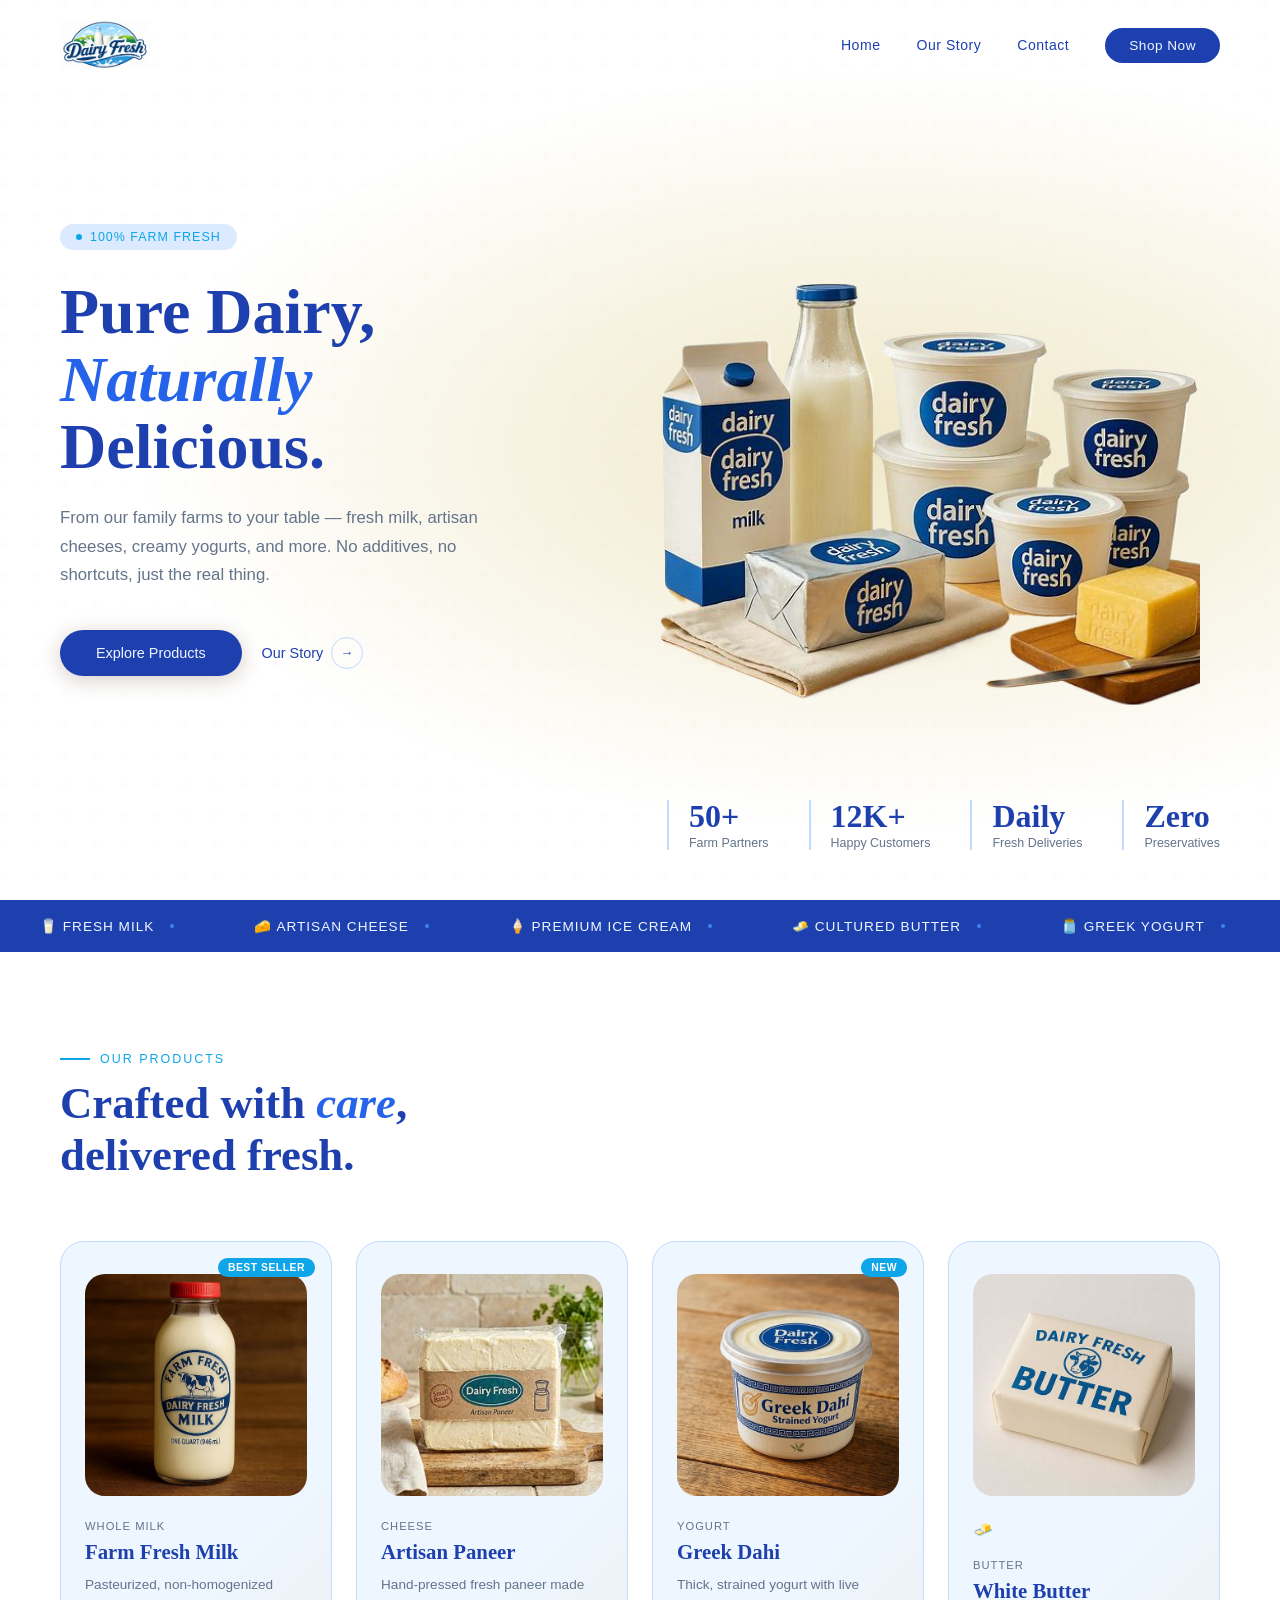
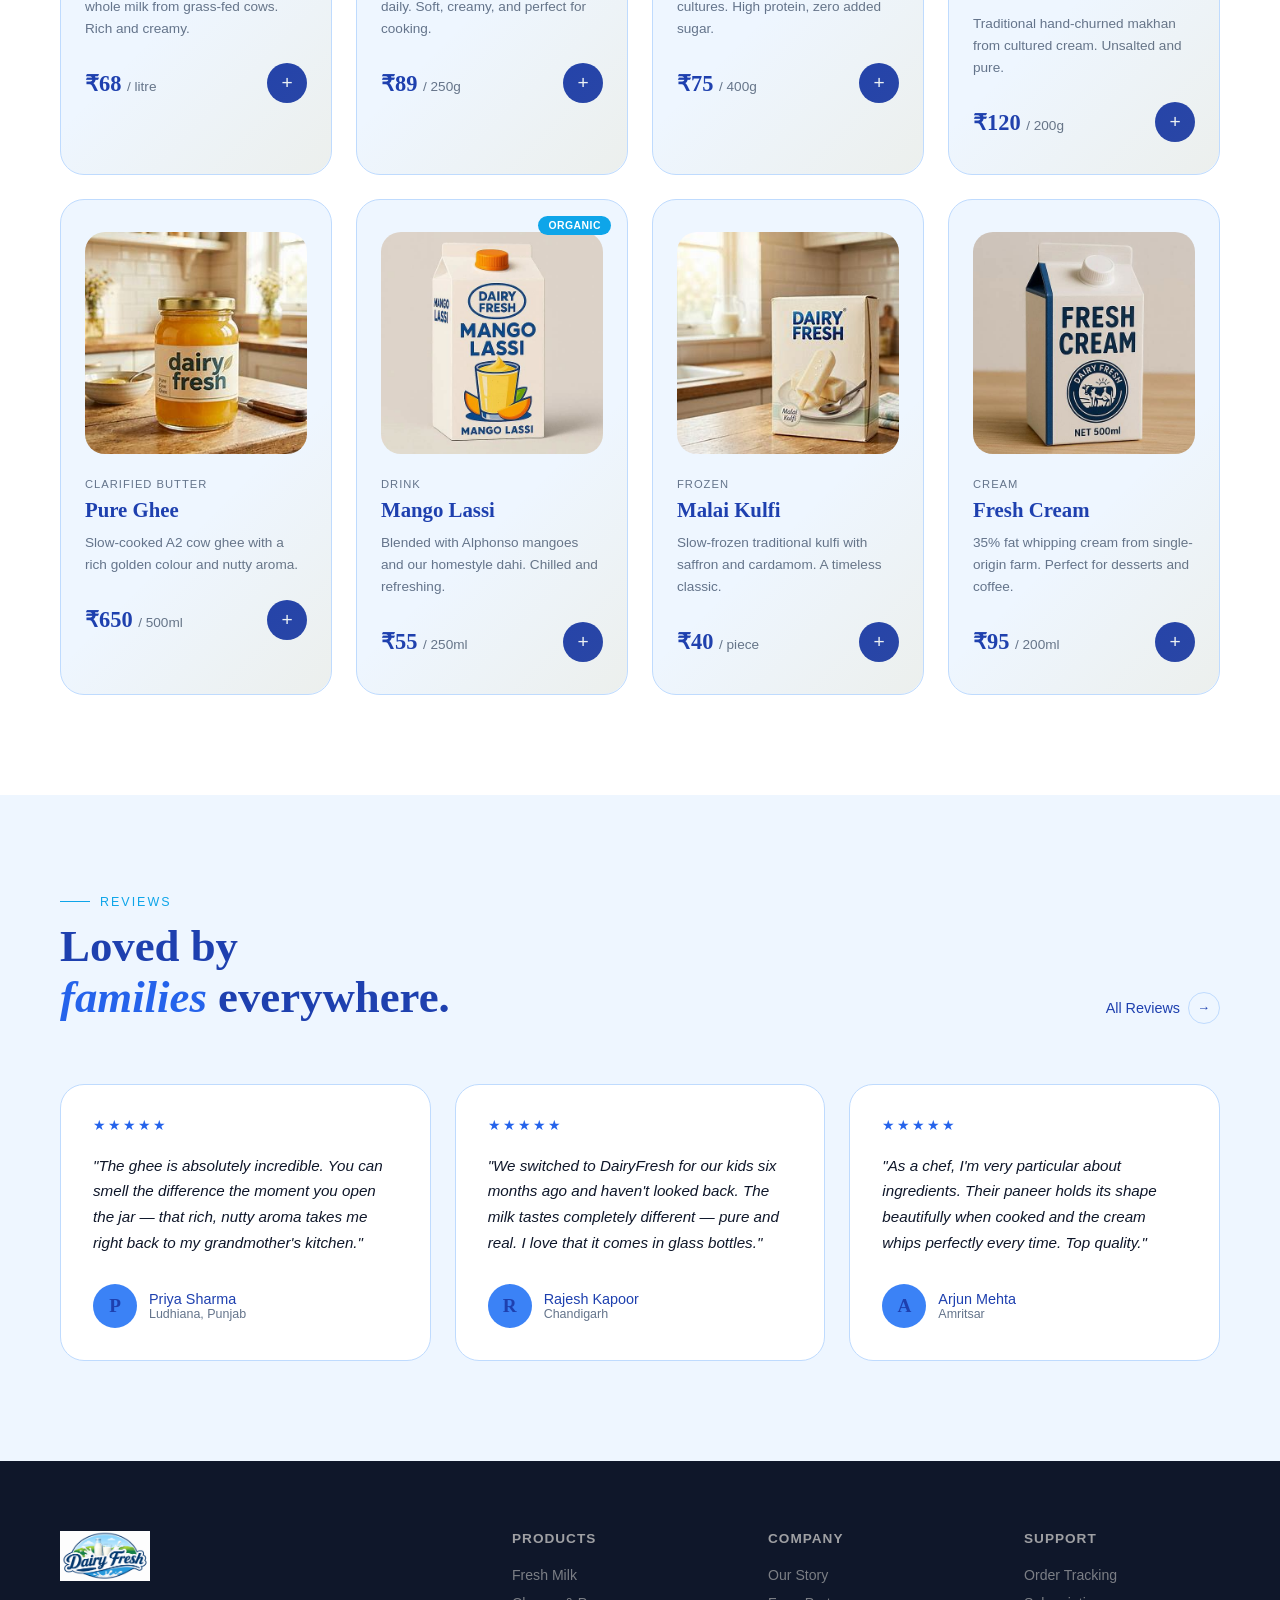
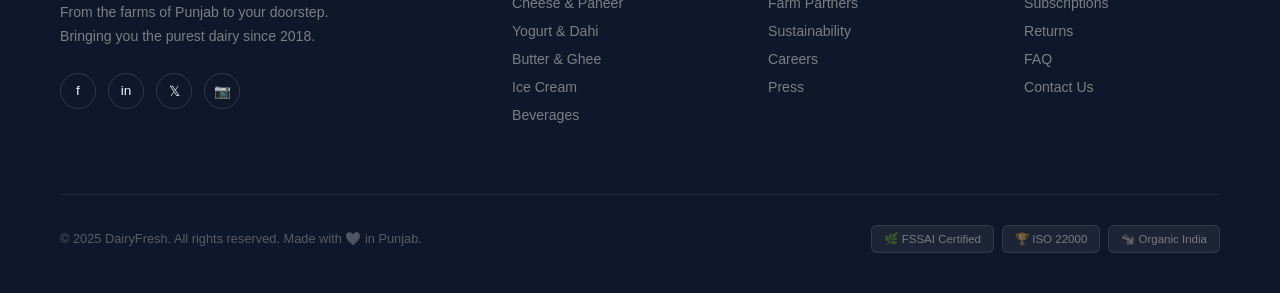
==== index.html @ 56e236b6 "Add files via upload" ====
<!DOCTYPE html>
<html lang="en">
<head>
<meta charset="UTF-8">
<meta name="viewport" content="width=device-width, initial-scale=1.0">
<title>DairyFresh — Farm to Table</title>
<link rel="preconnect" href="https://fonts.googleapis.com">
<link rel="stylesheet" href="style.css">
</head>
<body>



<!-- NAV -->
 <header class="navbar">
<nav id="nav">
       <a href="/index.html" class="logo">
    <div class="logo-icon">
      <img src="product pics/ChatGPT Image Jun 5, 2026, 11_29_24 AM.png" alt="">
    </div>
  </a>
  <ul>
    <li><a href="/index.html">Home</a></li>
    <li><a href="/about.html">Our Story</a></li>
    <li><a href="/contact.html">Contact</a></li>
    <li><a href="#products" class="nav-cta">Shop Now</a></li>
  </ul>
  <button class="hamburger" aria-label="Menu" onclick="showMenu()">
    <span></span><span></span><span></span>
  </button>
</nav>
</header>
<!-- HERO -->
<section class="hero">
  <div class="hero-bg"></div>
  <div class="hero-texture"></div>
  <div class="hero-left">
    <div class="hero-tag"><span></span> 100% Farm Fresh</div>
    <h1>Pure Dairy,<br><em>Naturally</em><br>Delicious.</h1>
    <p class="hero-desc">From our family farms to your table — fresh milk, artisan cheeses, creamy yogurts, and more. No additives, no shortcuts, just the real thing.</p>
    <div class="hero-actions">
      <a href="#products" class="btn-primary">Explore Products</a>
      <a href="/about.html" class="btn-ghost">Our Story <span class="arrow">→</span></a>
    </div>
  </div>
  <div class="hero-right">
    <div class="hero-visual">
      <img src="product pics/OIG3-fotor-bg-remover-2026060591858.png" alt="">
    </div>
  </div>
  <div class="hero-stats">
    <div class="stat"><div class="stat-num">50+</div><div class="stat-label">Farm Partners</div></div>
    <div class="stat"><div class="stat-num">12K+</div><div class="stat-label">Happy Customers</div></div>
    <div class="stat"><div class="stat-num">Daily</div><div class="stat-label">Fresh Deliveries</div></div>
    <div class="stat"><div class="stat-num">Zero</div><div class="stat-label">Preservatives</div></div>
  </div>
</section>

<!-- MARQUEE -->
<div class="marquee-section">
  <div class="marquee-track" id="marquee">
    <div class="marquee-item">🥛 Fresh Milk <span class="marquee-dot"></span></div>
    <div class="marquee-item">🧀 Artisan Cheese <span class="marquee-dot"></span></div>
    <div class="marquee-item">🍦 Premium Ice Cream <span class="marquee-dot"></span></div>
    <div class="marquee-item">🧈 Cultured Butter <span class="marquee-dot"></span></div>
    <div class="marquee-item">🫙 Greek Yogurt <span class="marquee-dot"></span></div>
    <div class="marquee-item">🥛 Organic Cream <span class="marquee-dot"></span></div>
    <div class="marquee-item">🧀 Paneer <span class="marquee-dot"></span></div>
    <div class="marquee-item">🍼 Baby Dairy <span class="marquee-dot"></span></div>
    <div class="marquee-item">🥛 Fresh Milk <span class="marquee-dot"></span></div>
    <div class="marquee-item">🧀 Artisan Cheese <span class="marquee-dot"></span></div>
    <div class="marquee-item">🍦 Premium Ice Cream <span class="marquee-dot"></span></div>
    <div class="marquee-item">🧈 Cultured Butter <span class="marquee-dot"></span></div>
    <div class="marquee-item">🫙 Greek Yogurt <span class="marquee-dot"></span></div>
    <div class="marquee-item">🥛 Organic Cream <span class="marquee-dot"></span></div>
    <div class="marquee-item">🧀 Paneer <span class="marquee-dot"></span></div>
    <div class="marquee-item">🍼 Baby Dairy <span class="marquee-dot"></span></div>
  </div>
</div>

<!-- PRODUCTS -->
<section class="products" id="products">
  <div class="section-label">Our Products</div>
  <h2 class="section-title">Crafted with <em>care</em>,<br>delivered fresh.</h2>
  <div class="products-grid">
    <div class="product-card reveal">
      <span class="badge">Best Seller</span>
      <div class="product-emoji"><img src="product pics/Farm Fresh Milk.jfif" alt=""></div>
      <div class="product-tag">Whole Milk</div>
      <div class="product-name">Farm Fresh Milk</div>
      <div class="product-desc">Pasteurized, non-homogenized whole milk from grass-fed cows. Rich and creamy.</div>
      <div class="product-footer">
        <div class="product-price">₹68 <span>/ litre</span></div>
        <button class="add-btn" onclick="addToCart('Farm Fresh Milk')">+</button>
      </div>
    </div>
    <div class="product-card reveal">
      <div class="product-emoji"><img src="product pics/Artisan Paneer.jfif" alt=""></div>
      <div class="product-tag">Cheese</div>
      <div class="product-name">Artisan Paneer</div>
      <div class="product-desc">Hand-pressed fresh paneer made daily. Soft, creamy, and perfect for cooking.</div>
      <div class="product-footer">
        <div class="product-price">₹89 <span>/ 250g</span></div>
        <button class="add-btn" onclick="addToCart('Artisan Paneer')">+</button>
      </div>
    </div>
    <div class="product-card reveal">
      <span class="badge">New</span>
      <div class="product-emoji"><img src="product pics/Greek Dahi.jfif" alt=""></div>
      <div class="product-tag">Yogurt</div>
      <div class="product-name">Greek Dahi</div>
      <div class="product-desc">Thick, strained yogurt with live cultures. High protein, zero added sugar.</div>
      <div class="product-footer">
        <div class="product-price">₹75 <span>/ 400g</span></div>
        <button class="add-btn" onclick="addToCart('Greek Dahi')">+</button>
      </div>
    </div>
    <div class="product-card reveal">
      <div class="product-emoji"><img src="product pics/White Butter.jfif" alt=""></div><span class="product-emoji">🧈</span>
      <div class="product-tag">Butter</div>
      <div class="product-name">White Butter</div>
      <div class="product-desc">Traditional hand-churned makhan from cultured cream. Unsalted and pure.</div>
      <div class="product-footer">
        <div class="product-price">₹120 <span>/ 200g</span></div>
        <button class="add-btn" onclick="addToCart('White Butter')">+</button>
      </div>
    </div>
    <div class="product-card reveal">
      <div class="product-emoji"><img src="product pics/Ghee.jpg" alt=""></div>
      <div class="product-tag">Clarified Butter</div>
      <div class="product-name">Pure Ghee</div>
      <div class="product-desc">Slow-cooked A2 cow ghee with a rich golden colour and nutty aroma.</div>
      <div class="product-footer">
        <div class="product-price">₹650 <span>/ 500ml</span></div>
        <button class="add-btn" onclick="addToCart('Pure Ghee')">+</button>
      </div>
    </div>
    <div class="product-card reveal">
      <span class="badge">Organic</span>
      <div class="product-emoji"><img src="product pics/Mango Lassi.jfif" alt=""></div>
      <div class="product-tag">Drink</div>
      <div class="product-name">Mango Lassi</div>
      <div class="product-desc">Blended with Alphonso mangoes and our homestyle dahi. Chilled and refreshing.</div>
      <div class="product-footer">
        <div class="product-price">₹55 <span>/ 250ml</span></div>
        <button class="add-btn" onclick="addToCart('Mango Lassi')">+</button>
      </div>
    </div>
    <div class="product-card reveal">
      <div class="product-emoji"><img src="product pics/Malai Kulfi.jfif" alt=""></div>
      <div class="product-tag">Frozen</div>
      <div class="product-name">Malai Kulfi</div>
      <div class="product-desc">Slow-frozen traditional kulfi with saffron and cardamom. A timeless classic.</div>
      <div class="product-footer">
        <div class="product-price">₹40 <span>/ piece</span></div>
        <button class="add-btn" onclick="addToCart('Malai Kulfi')">+</button>
      </div>
    </div>
    <div class="product-card reveal">
      <div class="product-emoji"><img src="product pics/Fresh Cream.jfif" alt=""></div>
      <div class="product-tag">Cream</div>
      <div class="product-name">Fresh Cream</div>
      <div class="product-desc">35% fat whipping cream from single-origin farm. Perfect for desserts and coffee.</div>
      <div class="product-footer">
        <div class="product-price">₹95 <span>/ 200ml</span></div>
        <button class="add-btn" onclick="addToCart('Fresh Cream')">+</button>
      </div>
    </div>
  </div>
</section>

<!-- WHY -->


<!-- TESTIMONIALS -->
<section class="testimonials" id="testimonials">
  <div class="section-header">
    <div>
      <div class="section-label">Reviews</div>
      <h2 class="section-title" style="margin-bottom:0">Loved by<br><em>families</em> everywhere.</h2>
    </div>
    <a href="#" class="btn-ghost" style="flex-shrink:0">All Reviews <span class="arrow">→</span></a>
  </div>
  <div class="testi-grid">
    <div class="testi-card reveal">
      <div class="stars">★★★★★</div>
      <p class="testi-text">"The ghee is absolutely incredible. You can smell the difference the moment you open the jar — that rich, nutty aroma takes me right back to my grandmother's kitchen."</p>
      <div class="testi-author">
        <div class="author-avatar">P</div>
        <div>
          <div class="author-name">Priya Sharma</div>
          <div class="author-loc">Ludhiana, Punjab</div>
        </div>
      </div>
    </div>
    <div class="testi-card reveal">
      <div class="stars">★★★★★</div>
      <p class="testi-text">"We switched to DairyFresh for our kids six months ago and haven't looked back. The milk tastes completely different — pure and real. I love that it comes in glass bottles."</p>
      <div class="testi-author">
        <div class="author-avatar">R</div>
        <div>
          <div class="author-name">Rajesh Kapoor</div>
          <div class="author-loc">Chandigarh</div>
        </div>
      </div>
    </div>
    <div class="testi-card reveal">
      <div class="stars">★★★★★</div>
      <p class="testi-text">"As a chef, I'm very particular about ingredients. Their paneer holds its shape beautifully when cooked and the cream whips perfectly every time. Top quality."</p>
      <div class="testi-author">
        <div class="author-avatar">A</div>
        <div>
          <div class="author-name">Arjun Mehta</div>
          <div class="author-loc">Amritsar</div>
        </div>
      </div>
    </div>
  </div>
</section>

<!-- FOOTER -->
<footer>
  <div class="footer-top">
    <div class="footer-brand">
       <a href="/index.html" class="logo">
    <div class="logo-icon">
      <img src="product pics/ChatGPT Image Jun 5, 2026, 11_29_24 AM.png" alt="">
    </div>
  </a>
      <p>From the farms of Punjab to your doorstep. Bringing you the purest dairy since 2018.</p>
      <div class="footer-socials">
        <a class="social-btn" href="#">f</a>
        <a class="social-btn" href="#">in</a>
        <a class="social-btn" href="#">𝕏</a>
        <a class="social-btn" href="#">📷</a>
      </div>
    </div>
    <div class="footer-col">
      <h4>Products</h4>
      <ul>
        <li><a href="#">Fresh Milk</a></li>
        <li><a href="#">Cheese & Paneer</a></li>
        <li><a href="#">Yogurt & Dahi</a></li>
        <li><a href="#">Butter & Ghee</a></li>
        <li><a href="#">Ice Cream</a></li>
        <li><a href="#">Beverages</a></li>
      </ul>
    </div>
    <div class="footer-col">
      <h4>Company</h4>
      <ul>
        <li><a href="#">Our Story</a></li>
        <li><a href="#">Farm Partners</a></li>
        <li><a href="#">Sustainability</a></li>
        <li><a href="#">Careers</a></li>
        <li><a href="#">Press</a></li>
      </ul>
    </div>
    <div class="footer-col">
      <h4>Support</h4>
      <ul>
        <li><a href="#">Order Tracking</a></li>
        <li><a href="#">Subscriptions</a></li>
        <li><a href="#">Returns</a></li>
        <li><a href="#">FAQ</a></li>
        <li><a href="#">Contact Us</a></li>
      </ul>
    </div>
  </div>
  <div class="footer-bottom">
    <p>© 2025 DairyFresh. All rights reserved. Made with 🤍 in Punjab.</p>
    <div class="footer-badges">
      <div class="badge-cert">🌿 FSSAI Certified</div>
      <div class="badge-cert">🏆 ISO 22000</div>
      <div class="badge-cert">🐄 Organic India</div>
    </div>
  </div>
</footer>


<div class="cart-toast" id="cartToast">🛒 <span id="cartMsg">Added to cart!</span></div>
<script src="script.js"></script>
</body>
</html>
---- style.css ----
*, *::before, *::after { box-sizing: border-box; margin: 0; padding: 0; }

  :root {
  --cream: #eef6ff;
  --warm-white: #ffffff;
  --butter: #3b82f6;
  --gold: #2563eb;
  --brown: #1e40af;
  --dark: #0f172a;
  --green: #0ea5e9;
  --light-green: #dbeafe;
  --muted: #64748b;
  --border: #bfdbfe;
}

  html { scroll-behavior: smooth; }

  body {
    font-family: 'DM Sans', sans-serif;
    background: var(--warm-white);
    color: var(--dark);
    overflow-x: hidden;
   
  }


  /* NAV */
  .navbar{
    position: fixed; top: 0; width: 100%; z-index: 100;
    padding: 5px 40px;
  }
  nav {
    width: 100%;
    padding: 15px 20px;
    border-radius:20px;
    height: 100%;
    display: flex; align-items: center; justify-content: space-between;
    transition: background 0.4s, box-shadow 0.4s;
  }
  nav.scrolled {
    background: rgba(253,246,227,0.95);
    backdrop-filter: blur(12px);
    box-shadow: 0 1px 0 var(--border);
  }
  .logo {
    font-family: 'Playfair Display', serif;
    font-size: 1.6rem; font-weight: 900;
    color: var(--brown);
    letter-spacing: -0.5px;
    text-decoration: none;
    display: flex; align-items: center; gap: 10px;
  }
  .logo-icon {
    height: 50px;
    border-radius: 50%;
    display: flex; align-items: center; justify-content: center;
    font-size: 1.1rem;
  }
  .logo-icon img{
    width: auto;
    height:100%;
  }
  nav ul { list-style: none; display: flex; gap: 36px; }
  nav ul a {
    font-size: 0.88rem; font-weight: 500;
    color: var(--brown); text-decoration: none;
    letter-spacing: 0.5px;
    position: relative;
    transition: color 0.2s;
  }
  nav ul a::after {
    content: ''; position: absolute; bottom: -3px; left: 0;
    width: 0; height: 1.5px; background: var(--butter);
    transition: width 0.3s ease;
  }
  nav ul a:hover::after { width: 100%; }
  .nav-cta {
    background: var(--brown); color: var(--cream) !important;
    padding: 10px 24px; border-radius: 40px;
    font-size: 0.85rem !important;
    transition: background 0.3s !important;
  }
  .nav-cta::after { display: none !important; }
  .nav-cta:hover { background: var(--green) !important; }

  /* HERO */
  .hero {
    min-height: 100vh;
    display: grid; grid-template-columns: 1fr 1fr;
    align-items: center;
    padding: 0 60px;
    position: relative;
    overflow: hidden;
  }
  .hero-bg {
    position: absolute; inset: 0;
    background: radial-gradient(ellipse at 70% 50%, #f0e8c8 0%, var(--warm-white) 60%);
    z-index: 0;
  }
  .hero-texture {
    position: absolute; inset: 0; z-index: 1;
    background-image: url("data:image/svg+xml,%3Csvg width='60' height='60' viewBox='0 0 60 60' xmlns='http://www.w3.org/2000/svg'%3E%3Cg fill='none' fill-rule='evenodd'%3E%3Cg fill='%23c8a96e' fill-opacity='0.05'%3E%3Cpath d='M36 34v-4h-2v4h-4v2h4v4h2v-4h4v-2h-4zm0-30V0h-2v4h-4v2h4v4h2V6h4V4h-4zM6 34v-4H4v4H0v2h4v4h2v-4h4v-2H6zM6 4V0H4v4H0v2h4v4h2V6h4V4H6z'/%3E%3C/g%3E%3C/g%3E%3C/svg%3E");
    opacity: 0.4;
  }
  .hero-left { position: relative; z-index: 2; padding-top: 80px; }
  .hero-tag {
    display: inline-flex; align-items: center; gap: 8px;
    background: var(--light-green); color: var(--green);
    padding: 6px 16px; border-radius: 40px;
    font-size: 0.78rem; font-weight: 500; letter-spacing: 1px;
    text-transform: uppercase; margin-bottom: 28px;
    animation: fadeUp 0.8s ease 0.2s both;
  }
  .hero-tag span { width: 6px; height: 6px; background: var(--green); border-radius: 50%; }
  h1 {
    font-family: 'Playfair Display', serif;
    font-size: clamp(3rem, 5vw, 5.5rem);
    line-height: 1.05; font-weight: 900;
    color: var(--brown);
    margin-bottom: 24px;
    animation: fadeUp 0.8s ease 0.3s both;
  }
  h1 em { color: var(--gold); font-style: italic; }
  .hero-desc {
    font-size: 1.05rem; color: var(--muted); line-height: 1.7;
    max-width: 440px; margin-bottom: 40px;
    font-weight: 300;
    animation: fadeUp 0.8s ease 0.4s both;
  }
  .hero-actions {
    display: flex; align-items: center; gap: 20px;
    animation: fadeUp 0.8s ease 0.5s both;
  }
  .btn-primary {
    background: var(--brown); color: var(--cream);
    padding: 15px 36px; border-radius: 50px;
    font-size: 0.9rem; font-weight: 500;
    text-decoration: none; border: none;
    transition: transform 0.2s, box-shadow 0.2s, background 0.3s;
    box-shadow: 0 4px 20px rgba(92,61,30,0.25);
  }
  .btn-primary:hover {
    transform: translateY(-2px);
    box-shadow: 0 8px 28px rgba(92,61,30,0.35);
    background: var(--green);
  }
  .btn-ghost {
    color: var(--brown); font-size: 0.9rem; font-weight: 500;
    text-decoration: none; display: flex; align-items: center; gap: 8px;
    transition: gap 0.2s;
  }
  .btn-ghost:hover { gap: 14px; }
  .btn-ghost .arrow {
    width: 32px; height: 32px;
    border: 1.5px solid var(--border);
    border-radius: 50%;
    display: flex; align-items: center; justify-content: center;
    font-size: 0.8rem;
    transition: background 0.2s, border-color 0.2s;
  }
  .btn-ghost:hover .arrow { background: var(--butter); border-color: var(--butter); }
   .hero-left{
    padding: 0;
   }
  .hero-right {
    position: relative; z-index: 2;
    display: flex; justify-content: center; align-items: center;
    padding-top: 80px;
    animation: fadeIn 1s ease 0.4s both;
  }
  .hero-visual {
    width: 480px; height: 480px;
    border-radius: 60% 40% 55% 45% / 50% 60% 40% 50%;
    position: relative;
    display: flex; align-items: center; justify-content: center;
  }
  @keyframes morph {
    0%,100% { border-radius: 60% 40% 55% 45% / 50% 60% 40% 50%; }
    33% { border-radius: 45% 55% 40% 60% / 60% 40% 55% 45%; }
    66% { border-radius: 55% 45% 60% 40% / 45% 55% 45% 55%; }
  }
  .hero-img-emoji { font-size: 8rem; filter: drop-shadow(0 10px 20px rgba(0,0,0,0.1)); }
  .hero-float {
    position: absolute;
    background: white;
    border-radius: 16px;
    padding: 14px 18px;
    box-shadow: 0 8px 30px rgba(0,0,0,0.08);
    display: flex; align-items: center; gap: 10px;
    font-size: 0.82rem; font-weight: 500; color: var(--brown);
  }
  .hero-float-1 { top: 60px; left: -20px; animation: float1 4s ease-in-out infinite; }
  .hero-float-2 { bottom: 80px; right: -30px; animation: float2 5s ease-in-out infinite; }
  .hero-float-3 { bottom: 160px; left: -40px; animation: float1 3.5s ease-in-out infinite 1s; }
  @keyframes float1 { 0%,100% { transform: translateY(0); } 50% { transform: translateY(-12px); } }
  @keyframes float2 { 0%,100% { transform: translateY(0); } 50% { transform: translateY(10px); } }

  .hero-stats {
    position: absolute; bottom: 50px;  right: 60px;
    display: flex; gap: 40px; z-index: 2;
    animation: fadeUp 0.8s ease 0.6s both;
  }
  .stat { border-left: 2px solid var(--border); padding-left: 20px; }
  .stat-num {
    font-family: 'Playfair Display', serif;
    font-size: 2rem; font-weight: 700; color: var(--brown);
    line-height: 1;
  }
  .stat-label { font-size: 0.78rem; color: var(--muted); margin-top: 4px; }

  /* MARQUEE */
  .marquee-section {
    background: var(--brown);
    padding: 18px 0; overflow: hidden;
    display: flex; gap: 0;
  }
  .marquee-track {
    display: flex; gap: 0;
    animation: marquee 20s linear infinite;
    white-space: nowrap;
  }
  .marquee-item {
    color: var(--cream); font-size: 0.85rem; font-weight: 500;
    letter-spacing: 1px; text-transform: uppercase;
    padding: 0 40px;
    display: flex; align-items: center; gap: 16px;
  }
  .marquee-dot { width: 4px; height: 4px; background: var(--butter); border-radius: 50%; }
  @keyframes marquee { from { transform: translateX(0); } to { transform: translateX(-50%); } }

  /* PRODUCTS */
  .products {
    padding: 100px 60px;
    position: relative;
  }
  .section-label {
    font-size: 0.78rem; font-weight: 500; letter-spacing: 2px;
    text-transform: uppercase; color: var(--green);
    margin-bottom: 12px;
    display: flex; align-items: center; gap: 10px;
  }
  .section-label::before {
    content: ''; width: 30px; height: 1.5px; background: var(--green);
  }
  .section-title {
    font-family: 'Playfair Display', serif;
    font-size: clamp(2rem, 3.5vw, 3.2rem);
    font-weight: 900; color: var(--brown);
    margin-bottom: 60px; max-width: 500px;
    line-height: 1.15;
  }
  .section-title em { color: var(--gold); font-style: italic; }
  .products-grid {
    display: grid; grid-template-columns: repeat(4, 1fr);
    gap: 24px;
  }
  .product-card {
    cursor: pointer;
    background: var(--cream);
    border-radius: 24px;
    padding: 32px 24px;
    border: 1px solid var(--border);
   
    transition: transform 0.3s ease, box-shadow 0.3s ease;
    position: relative; overflow: hidden;
  }
  .product-card::before {
    content: ''; position: absolute;
    inset: 0; border-radius: 24px;
    background: linear-gradient(135deg, transparent 60%, rgba(212,160,23,0.08));
    pointer-events: none;
  }
  .product-card:hover {
    transform: translateY(-8px);
    box-shadow: 0 20px 50px rgba(92,61,30,0.12);
  }
  .product-emoji { width: 100%; margin-bottom: 20px; display: block; }
  .product-emoji img{    background-size: cover;
    width: 100%;
    height: auto;
    border-radius: 20px;}
  .product-tag {
    font-size: 0.7rem; font-weight: 500; letter-spacing: 1px;
    text-transform: uppercase; color: var(--muted);
    margin-bottom: 8px;
  }
  .product-name {
    font-family: 'Playfair Display', serif;
    font-size: 1.3rem; font-weight: 700;
    color: var(--brown); margin-bottom: 10px;
  }
  .product-desc { font-size: 0.85rem; color: var(--muted); line-height: 1.6; margin-bottom: 24px; }
  .product-footer { display: flex; align-items: center; justify-content: space-between; }
  .product-price {
    font-family: 'Playfair Display', serif;
    font-size: 1.4rem; font-weight: 700; color: var(--brown);
  }
  .product-price span { font-size: 0.85rem; color: var(--muted); font-family: 'DM Sans', sans-serif; font-weight: 400; }
  .add-btn {
    width: 40px; height: 40px;
    background: var(--brown); color: var(--cream);
    border: none; border-radius: 50%;
    font-size: 1.2rem;
    display: flex; align-items: center; justify-content: center;
    transition: background 0.2s, transform 0.2s;
  }
  .add-btn:hover { background: var(--green); transform: scale(1.1); }
  .badge {
    position: absolute; top: 16px; right: 16px;
    background: var(--green); color: white;
    font-size: 0.65rem; font-weight: 600; letter-spacing: 0.5px;
    text-transform: uppercase; padding: 4px 10px; border-radius: 20px;
  }

  /* WHY US */
  .why {
    background: var(--brown);
    margin: 100px 60px ;
    border-radius: 20px  ;
    padding: 100px 60px;
    display: grid; grid-template-columns: 1fr 1fr;
    gap: 80px; align-items: center;
  }
  .why-left .section-label { color: var(--butter); }
  .why-left .section-label::before { background: var(--butter); }
  .why-left .section-title { color: var(--cream); margin-bottom: 40px; }
  .why-desc { color: rgba(255,252,245,0.65); font-size: 1rem; line-height: 1.75; font-weight: 300; }
  .why-features {
    display: grid; grid-template-columns: 1fr 1fr;
    gap: 20px; margin-top: 40px;
  }
  .feature {
    background: rgba(255,255,255,0.06);
    border: 1px solid rgba(255,255,255,0.1);
    border-radius: 16px; padding: 24px;
    transition: background 0.3s;
  }
  .feature:hover { background: rgba(255,255,255,0.1); }
  .feature-icon { font-size: 1.8rem; margin-bottom: 12px; }
  .feature-name { color: var(--cream); font-weight: 500; margin-bottom: 6px; }
  .feature-text { color: rgba(255,252,245,0.5); font-size: 0.82rem; line-height: 1.5; }
  .why-right {
    display: grid; grid-template-columns: 1fr 1fr;
    gap: 16px;
  }
  .why-card {
    background: rgba(255,255,255,0.08);
    border: 1px solid rgba(255,255,255,0.1);
    border-radius: 20px; padding: 28px;
    transition: transform 0.3s;
  }
  .why-card:hover { transform: scale(1.03); }
  .why-card.tall { grid-row: span 2; display: flex; flex-direction: column; justify-content: flex-end; background: var(--butter); }
  .why-card.tall .card-num { font-family: 'Playfair Display', serif; font-size: 4rem; font-weight: 900; color: var(--brown); line-height: 1; margin-bottom: 8px; }
  .why-card.tall .card-label { color: var(--brown); font-weight: 600; font-size: 1rem; }
  .why-card.tall .card-sub { color: rgba(92,61,30,0.6); font-size: 0.82rem; margin-top: 4px; }
  .why-card .card-icon { font-size: 2.2rem; margin-bottom: 16px; }
  .why-card .card-title { color: var(--cream); font-weight: 500; margin-bottom: 6px; }
  .why-card .card-text { color: rgba(255,252,245,0.5); font-size: 0.8rem; line-height: 1.5; }

  /* TESTIMONIALS */
  .testimonials { padding: 100px 60px; background: var(--cream); }
  .section-header { display: flex; justify-content: space-between; align-items: flex-end; margin-bottom: 60px; }
  .testi-grid { display: grid; grid-template-columns: repeat(3, 1fr); gap: 24px; }
  .testi-card {
    background: var(--warm-white);
    border: 1px solid var(--border);
    border-radius: 24px; padding: 32px;
    transition: transform 0.3s;
  }
  .testi-card:hover { transform: translateY(-4px); }
  .stars { color: var(--gold); margin-bottom: 20px; font-size: 0.9rem; letter-spacing: 2px; }
  .testi-text { font-size: 0.95rem; line-height: 1.7; color: var(--dark); margin-bottom: 28px; font-style: italic; }
  .testi-author { display: flex; align-items: center; gap: 12px; }
  .author-avatar {
    width: 44px; height: 44px; border-radius: 50%;
    display: flex; align-items: center; justify-content: center;
    font-size: 1.2rem; font-weight: 700;
    background: var(--butter); color: var(--brown);
    font-family: 'Playfair Display', serif;
  }
  .author-name { font-weight: 500; color: var(--brown); font-size: 0.9rem; }
  .author-loc { font-size: 0.78rem; color: var(--muted); }

  /* NEWSLETTER */
  .newsletter {
    margin: 100px 60px 100px;
    background: linear-gradient(135deg, var(--brown), #3a2510);
    border-radius: 32px;
    padding: 70px 80px;
    display: flex; align-items: center; justify-content: space-between;
    gap: 40px;
    position: relative; overflow: hidden;
  }
  .newsletter::before {
    content: '🐄';
    position: absolute; right: 80px; bottom: -20px;
    font-size: 10rem; opacity: 0.08;
    transform: scaleX(-1);
  }
  .newsletter-text .section-label { color: var(--butter); }
  .newsletter-text .section-label::before { background: var(--butter); }
  .newsletter-title {
    font-family: 'Playfair Display', serif;
    font-size: 2.2rem; font-weight: 900; color: var(--cream);
    margin: 8px 0 12px; line-height: 1.2;
  }
  .newsletter-sub { color: rgba(255,252,245,0.55); font-size: 0.95rem; line-height: 1.6; }
  .newsletter-form {
    display: flex; gap: 12px; flex-shrink: 0;
  }
  .newsletter-input {
    background: rgba(255,255,255,0.1);
    border: 1px solid rgba(255,255,255,0.2);
    border-radius: 50px; padding: 14px 24px;
    color: var(--cream); font-size: 0.9rem; width: 280px;
    outline: none; font-family: 'DM Sans', sans-serif;
    transition: border-color 0.3s;
  }
  .newsletter-input::placeholder { color: rgba(255,252,245,0.4); }
  .newsletter-input:focus { border-color: var(--butter); }
  .btn-subscribe {
    background: var(--butter); color: var(--brown);
    border: none; border-radius: 50px;
    padding: 14px 28px; font-weight: 600; font-size: 0.9rem;
    font-family: 'DM Sans', sans-serif;
    transition: transform 0.2s, box-shadow 0.2s;
    white-space: nowrap;
  }
  .btn-subscribe:hover { transform: scale(1.04); box-shadow: 0 6px 20px rgba(245,200,66,0.4); }

  /* FOOTER */
  footer {
    background: var(--dark); color: var(--cream);
    padding: 70px 60px 40px;
  }
  .footer-top {
    display: grid; grid-template-columns: 2fr 1fr 1fr 1fr;
    gap: 60px; padding-bottom: 60px;
    border-bottom: 1px solid rgba(255,255,255,0.08);
  }
  .footer-brand .logo { color: var(--cream); margin-bottom: 20px; display: inline-flex; }
  .footer-brand p { color: rgba(255,252,245,0.45); font-size: 0.88rem; line-height: 1.7; max-width: 280px; }
  .footer-socials { display: flex; gap: 12px; margin-top: 24px; }
  .social-btn {
    width: 36px; height: 36px;
    border: 1px solid rgba(255,255,255,0.15);
    border-radius: 50%; display: flex; align-items: center; justify-content: center;
    font-size: 0.85rem;
    transition: background 0.2s, border-color 0.2s;
    text-decoration: none; color: var(--cream);
  }
  .social-btn:hover { background: var(--butter); border-color: var(--butter); color: var(--brown); }
  .footer-col h4 { font-size: 0.85rem; font-weight: 600; letter-spacing: 1px; text-transform: uppercase; margin-bottom: 20px; color: rgba(255,252,245,0.6); }
  .footer-col ul { list-style: none; }
  .footer-col ul li { margin-bottom: 10px; }
  .footer-col ul a { color: rgba(255,252,245,0.45); font-size: 0.88rem; text-decoration: none; transition: color 0.2s; }
  .footer-col ul a:hover { color: var(--butter); }
  .footer-bottom {
    padding-top: 30px;
    display: flex; justify-content: space-between; align-items: center;
  }
  .footer-bottom p { color: rgba(255,252,245,0.3); font-size: 0.8rem; }
  .footer-badges { display: flex; gap: 8px; }
  .badge-cert {
    background: rgba(255,255,255,0.06); border: 1px solid rgba(255,255,255,0.1);
    border-radius: 6px; padding: 6px 12px;
    font-size: 0.72rem; color: rgba(255,252,245,0.4);
    display: flex; align-items: center; gap: 6px;
  }

  /* CART */
  .cart-toast {
    position: fixed; bottom: 30px; right: 30px;
    background: var(--brown); color: var(--cream);
    padding: 16px 24px; border-radius: 16px;
    font-size: 0.9rem; font-weight: 500;
    box-shadow: 0 10px 30px rgba(0,0,0,0.2);
    display: flex; align-items: center; gap: 10px;
    transform: translateY(100px); opacity: 0;
    transition: transform 0.4s ease, opacity 0.4s ease;
    z-index: 200;
  }
  .cart-toast.show { transform: translateY(0); opacity: 1; }

  /* Animations */
  @keyframes fadeUp {
    from { opacity: 0; transform: translateY(30px); }
    to { opacity: 1; transform: translateY(0); }
  }
  @keyframes fadeIn {
    from { opacity: 0; } to { opacity: 1; }
  }
  /* .reveal {
    opacity: 0; transform: translateY(30px);
    transition: opacity 0.7s ease, transform 0.7s ease;
  }
  .reveal.visible { opacity: 1; transform: translateY(0); } */

  /* Mobile hamburger */
  .hamburger { display: none; background: none; border: none; flex-direction: column; gap: 5px; }
  .hamburger span { width: 24px; height: 2px; background: var(--brown); display: block; transition: 0.3s; }

  @media (max-width: 900px) {
   .navbar { padding: 20px 24px; }
   nav{
    position: relative;
   }
    nav ul { display: none; flex-direction: column; align-items: center; gap: 15px;        bottom: -170px;
        border-radius: 30px;
        padding: 20px; position: absolute;  right: -20px;    background: rgba(253, 246, 227, 0.95);
    backdrop-filter: blur(12px);
    box-shadow: 0 1px 0 var(--border);}
    .hamburger { display: flex; }
    .hero { grid-template-columns: 1fr; padding: 0 24px; padding-top: 100px; min-height: auto; padding-bottom: 60px; }
    .hero-right { display: none; }
    /* .hero-visual{
     width: 70%;
     height: auto;
    }
    .hero-visual img{
      height: auto;
      width: 100%;
    } */
    .hero-stats { position: static;  }
    .products { padding: 60px 24px; }
    .products-grid { grid-template-columns: 1fr 1fr; }
    .why { grid-template-columns: 1fr; padding: 60px 24px; margin: 100px 10px 20px;}
    .why-right { display: none; }
    .testimonials { padding: 60px 24px; }
    .testi-grid { grid-template-columns: 1fr; }
    .section-header { flex-direction: column; align-items: flex-start; gap: 20px; }
    .newsletter { margin: 100px 10px 40px; padding: 40px 30px; flex-direction: column; }
    .newsletter-form { flex-direction: column; width: 100%; }
    .newsletter-input { width: 100%; }
    footer { padding: 50px 24px 30px; }
    .footer-top { grid-template-columns: 1fr 1fr; gap: 40px; }
    .footer-bottom { flex-direction: column; gap: 16px; text-align: center; }
    body { cursor: auto; }

  }
   @media (max-width: 700px) {
     .hero { display: flex; flex-direction: column; padding: 0 24px; padding-top: 100px; min-height: auto; padding-bottom: 60px; }
    .hero-right { padding: 0; display: flex; justify-content: center;
        align-items: center; }
    .hero-visual{
     width: 70%;
     height: auto;
    }
    .hero-visual img{
      height: auto;
      width: 100%;
    }
    .hero-stats {
    gap: 20px;
}
  .stat-num{
    font-size: 1.5rem;
  }
  .stat-label{
    font-size: 0.5rem;
  }
  }
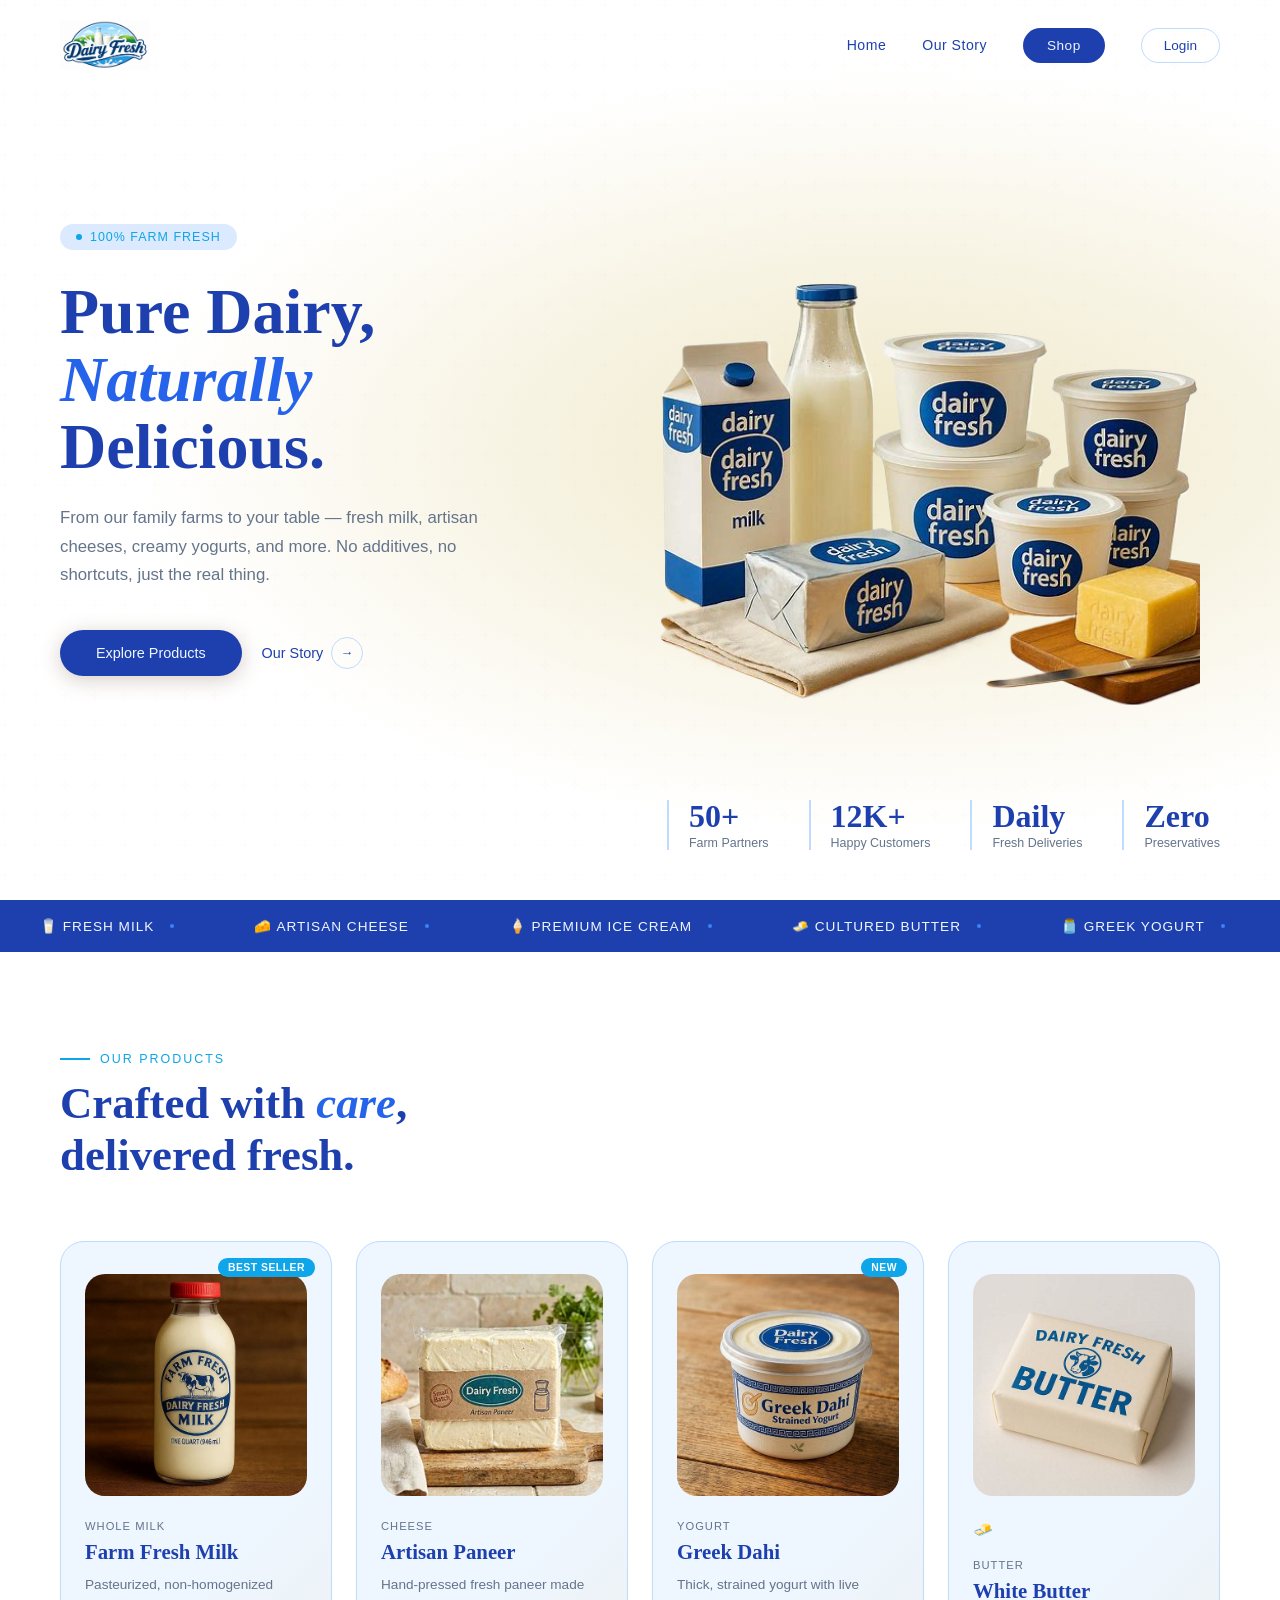
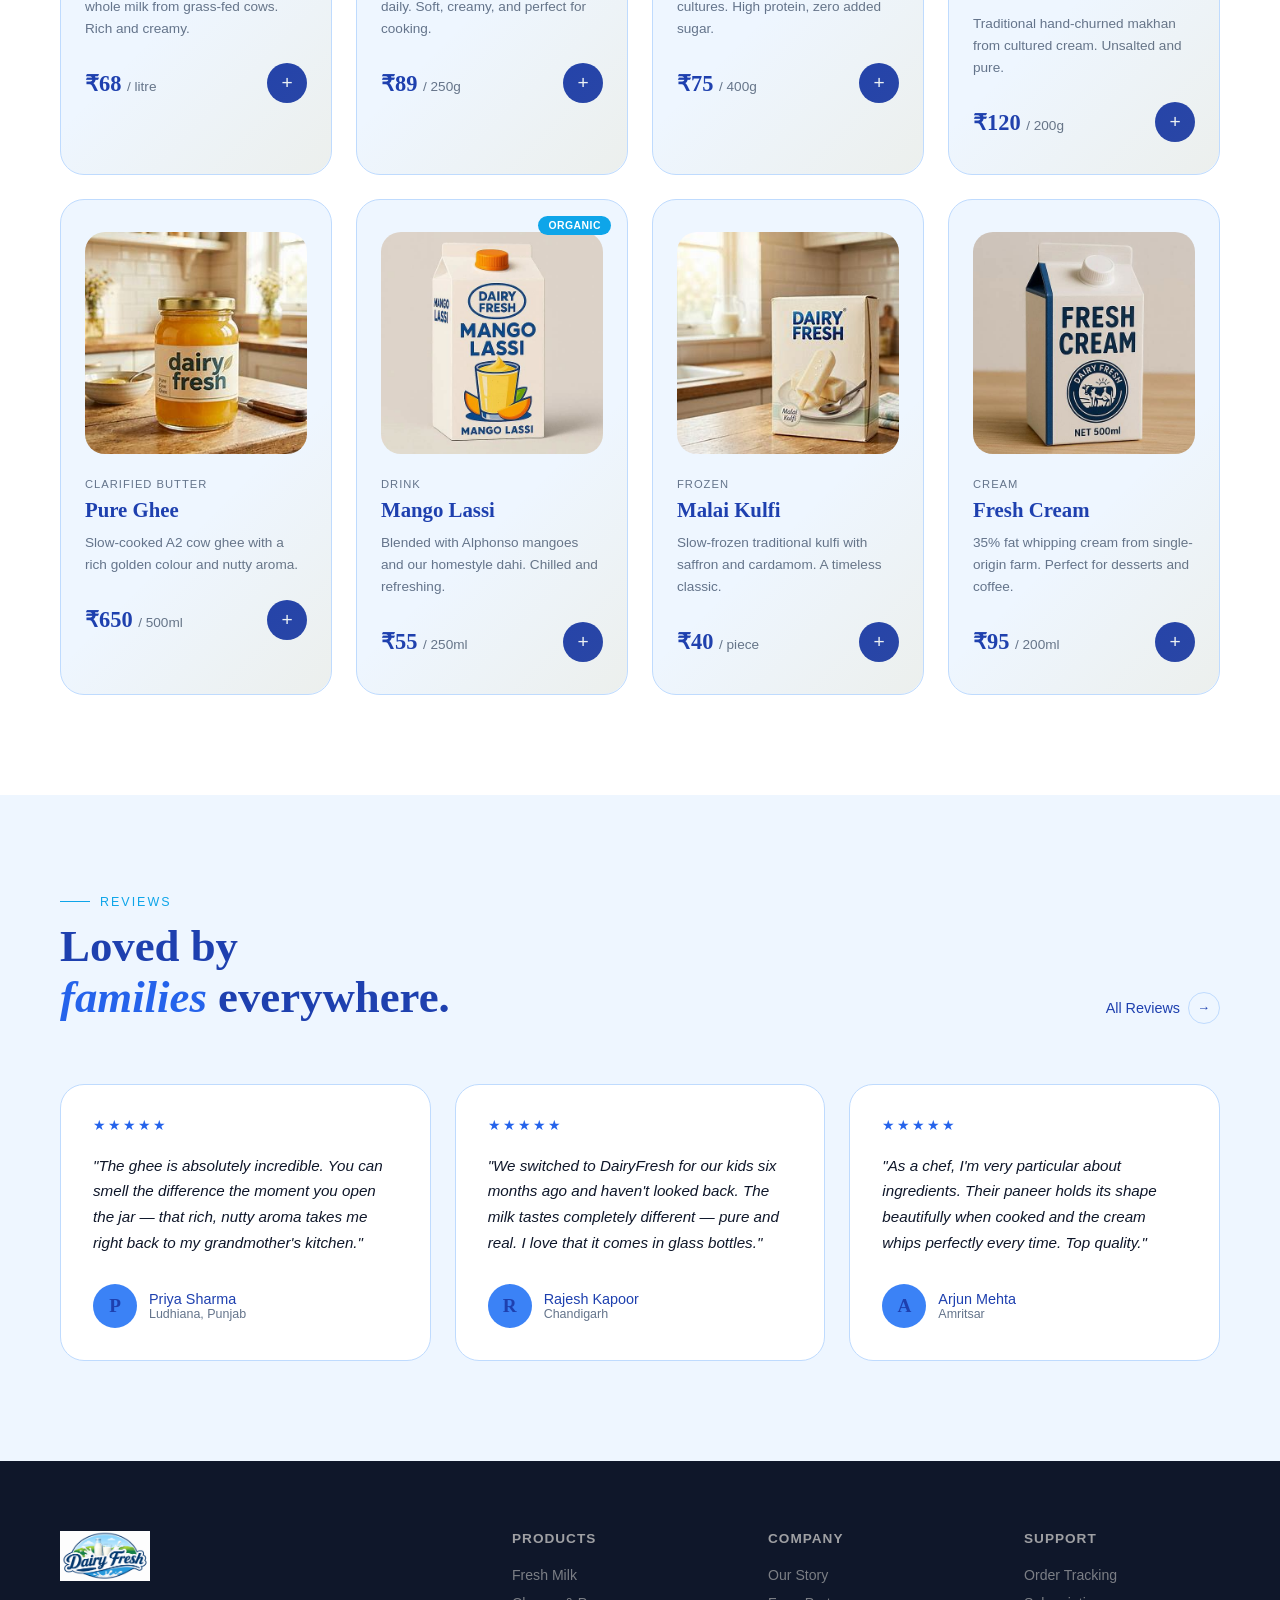
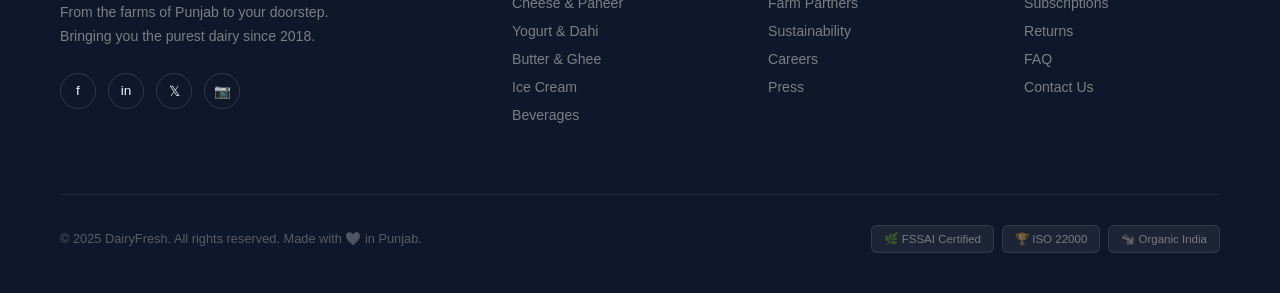
==== commit 66078bb0: "Add files via upload" ====
--- a/index.html
+++ b/index.html
@@ -14,16 +14,16 @@
 <!-- NAV -->
  <header class="navbar">
 <nav id="nav">
-       <a href="/index.html" class="logo">
+       <a href="index.html" class="logo">
     <div class="logo-icon">
       <img src="product pics/ChatGPT Image Jun 5, 2026, 11_29_24 AM.png" alt="">
     </div>
   </a>
   <ul>
-    <li><a href="/index.html">Home</a></li>
-    <li><a href="/about.html">Our Story</a></li>
-    <li><a href="/contact.html">Contact</a></li>
-    <li><a href="#products" class="nav-cta">Shop Now</a></li>
+    <li><a href="index.html">Home</a></li>
+    <li><a href="about.html">Our Story</a></li>
+    <li><a href="#products" class="nav-cta">Shop</a></li>
+    <li><button class="nav-login" id="navLoginBtn" onclick="openAuth()">Login</button></li>
   </ul>
   <button class="hamburger" aria-label="Menu" onclick="showMenu()">
     <span></span><span></span><span></span>
@@ -40,7 +40,7 @@
     <p class="hero-desc">From our family farms to your table — fresh milk, artisan cheeses, creamy yogurts, and more. No additives, no shortcuts, just the real thing.</p>
     <div class="hero-actions">
       <a href="#products" class="btn-primary">Explore Products</a>
-      <a href="/about.html" class="btn-ghost">Our Story <span class="arrow">→</span></a>
+      <a href="about.html" class="btn-ghost">Our Story <span class="arrow">→</span></a>
     </div>
   </div>
   <div class="hero-right">
@@ -222,7 +222,7 @@
 <footer>
   <div class="footer-top">
     <div class="footer-brand">
-       <a href="/index.html" class="logo">
+       <a href="index.html" class="logo">
     <div class="logo-icon">
       <img src="product pics/ChatGPT Image Jun 5, 2026, 11_29_24 AM.png" alt="">
     </div>
@@ -278,6 +278,57 @@
 </footer>
 
 
+<!-- AUTH MODAL -->
+<div class="auth-overlay" id="authOverlay" onclick="handleOverlayClick(event)">
+  <div class="auth-modal" id="authModal">
+    <button class="auth-close" onclick="closeAuth()" aria-label="Close">✕</button>
+    <div class="auth-tabs">
+      <button class="auth-tab active" id="tabLogin" onclick="switchTab('login')">Login</button>
+      <button class="auth-tab" id="tabSignup" onclick="switchTab('signup')">Sign Up</button>
+    </div>
+
+    <!-- LOGIN PANEL -->
+    <div class="auth-panel active" id="panelLogin">
+      <div class="auth-title">Welcome back 👋</div>
+      <p class="auth-sub">Sign in to manage your orders, subscriptions, and exclusive offers.</p>
+      <div class="auth-error" id="loginError"></div>
+      <div class="auth-form">
+        <input type="email" id="authEmail" placeholder="Email address" autocomplete="email">
+        <input type="password" id="authPassword" placeholder="Password" autocomplete="current-password">
+        <button class="btn-primary" onclick="handleAuthLogin()">Login →</button>
+      </div>
+      <p class="auth-divider">Don't have an account? <a onclick="switchTab('signup')">Sign up free</a></p>
+    </div>
+
+    <!-- SIGNUP PANEL -->
+    <div class="auth-panel" id="panelSignup">
+      <div class="auth-title">Join DairyFresh 🌿</div>
+      <p class="auth-sub">Create your account and get 10% off your first order.</p>
+      <div class="auth-error" id="signupError"></div>
+      <div class="auth-form">
+        <div class="input-row">
+          <input type="text" id="signupFirst" placeholder="First name" autocomplete="given-name">
+          <input type="text" id="signupLast" placeholder="Last name" autocomplete="family-name">
+        </div>
+        <input type="email" id="signupEmail" placeholder="Email address" autocomplete="email">
+        <input type="password" id="signupPassword" placeholder="Password (min 8 chars)" autocomplete="new-password">
+        <input type="password" id="signupConfirm" placeholder="Confirm password" autocomplete="new-password">
+        <button class="btn-primary" onclick="handleAuthSignup()">Create Account →</button>
+      </div>
+      <p class="auth-divider">Already have an account? <a onclick="switchTab('login')">Login</a></p>
+    </div>
+
+    <!-- SUCCESS STATE -->
+    <div class="auth-panel" id="panelSuccess">
+      <div class="auth-success">
+        <div class="auth-success-icon">🎉</div>
+        <h3 id="successTitle">You're in!</h3>
+        <p id="successMsg">Welcome back to DairyFresh.</p>
+      </div>
+    </div>
+  </div>
+</div>
+
 <div class="cart-toast" id="cartToast">🛒 <span id="cartMsg">Added to cart!</span></div>
 <script src="script.js"></script>
 </body>
--- a/style.css
+++ b/style.css
@@ -38,7 +38,7 @@
     transition: background 0.4s, box-shadow 0.4s;
   }
   nav.scrolled {
-    background: rgba(253,246,227,0.95);
+    background: rgb(227 233 253 / 95%);
     backdrop-filter: blur(12px);
     box-shadow: 0 1px 0 var(--border);
   }
@@ -60,7 +60,7 @@
     width: auto;
     height:100%;
   }
-  nav ul { list-style: none; display: flex; gap: 36px; }
+  nav ul { list-style: none; display: flex; gap: 36px; align-items: center;}
   nav ul a {
     font-size: 0.88rem; font-weight: 500;
     color: var(--brown); text-decoration: none;
@@ -428,6 +428,67 @@
     white-space: nowrap;
   }
   .btn-subscribe:hover { transform: scale(1.04); box-shadow: 0 6px 20px rgba(245,200,66,0.4); }
+
+  .login-section {
+    padding: 100px 60px;
+    display: flex;
+    justify-content: center;
+    background: #f8fbff;
+  }
+  .login-card {
+    background: var(--warm-white);
+    border: 1px solid rgba(15,23,42,0.08);
+    border-radius: 30px;
+    padding: 46px 44px;
+    max-width: 520px;
+    width: 100%;
+    box-shadow: 0 28px 80px rgba(15,23,42,0.08);
+  }
+  .login-title {
+    font-family: 'Playfair Display', serif;
+    font-size: clamp(2rem, 3vw, 3rem);
+    color: var(--brown);
+    margin: 18px 0 12px;
+    line-height: 1.1;
+  }
+  .login-copy {
+    color: var(--muted);
+    line-height: 1.7;
+    margin-bottom: 28px;
+    font-size: 0.96rem;
+  }
+  .login-form {
+    display: grid;
+    gap: 18px;
+  }
+  .login-form input {
+    width: 100%;
+    padding: 16px 20px;
+    border-radius: 18px;
+    border: 1px solid var(--border);
+    background: #fff;
+    color: var(--dark);
+    font-size: 0.95rem;
+    outline: none;
+    transition: border-color 0.25s, box-shadow 0.25s;
+  }
+  .login-form input:focus {
+    border-color: var(--butter);
+    box-shadow: 0 0 0 4px rgba(245,200,66,0.1);
+  }
+  .login-note {
+    margin-top: 20px;
+    color: var(--muted);
+    font-size: 0.92rem;
+  }
+  .login-note a {
+    color: var(--brown);
+    text-decoration: none;
+    font-weight: 600;
+  }
+  .login-note a:hover {
+    color: var(--gold);
+  }
 
   /* FOOTER */
   footer {
@@ -467,6 +528,128 @@
     border-radius: 6px; padding: 6px 12px;
     font-size: 0.72rem; color: rgba(255,252,245,0.4);
     display: flex; align-items: center; gap: 6px;
+  }
+
+  /* NAV LOGIN BTN */
+  .nav-login {
+    background: transparent;
+    color: var(--brown) !important;
+    border: 1.5px solid var(--border);
+    padding: 9px 22px;
+    border-radius: 40px;
+    font-size: 0.85rem !important;
+    font-weight: 500;
+    transition: background 0.25s, border-color 0.25s !important;
+    cursor: pointer;
+    font-family: 'DM Sans', sans-serif;
+  }
+  .nav-login::after { display: none !important; }
+  .nav-login:hover { background: var(--cream); border-color: var(--butter); }
+  .nav-login.logged-in { background: var(--light-green); border-color: var(--green); color: var(--brown) !important; }
+
+  /* AUTH MODAL */
+  .auth-overlay {
+    position: fixed; inset: 0; z-index: 500;
+    background: rgba(15,23,42,0.55);
+    backdrop-filter: blur(6px);
+    display: flex; align-items: center; justify-content: center;
+    opacity: 0; pointer-events: none;
+    transition: opacity 0.35s ease;
+  }
+  .auth-overlay.open { opacity: 1; pointer-events: all; }
+  .auth-modal {
+    background: var(--warm-white);
+    border-radius: 32px;
+    padding: 48px 44px;
+    width: 100%; max-width: 480px;
+    box-shadow: 0 32px 80px rgba(15,23,42,0.18);
+    transform: translateY(30px) scale(0.97);
+    transition: transform 0.35s ease, opacity 0.35s ease;
+    opacity: 0;
+    position: relative;
+  }
+  .auth-overlay.open .auth-modal { transform: translateY(0) scale(1); opacity: 1; }
+  .auth-close {
+    position: absolute; top: 20px; right: 20px;
+    width: 36px; height: 36px; border-radius: 50%;
+    border: 1px solid var(--border); background: none;
+    font-size: 1rem; color: var(--muted); cursor: pointer;
+    display: flex; align-items: center; justify-content: center;
+    transition: background 0.2s;
+  }
+  .auth-close:hover { background: var(--cream); }
+  .auth-tabs {
+    display: flex; gap: 0;
+    background: var(--cream);
+    border-radius: 50px;
+    padding: 4px;
+    margin-bottom: 32px;
+  }
+  .auth-tab {
+    flex: 1; text-align: center;
+    padding: 10px 0;
+    border-radius: 50px;
+    font-size: 0.88rem; font-weight: 500;
+    color: var(--muted); cursor: pointer;
+    border: none; background: transparent;
+    font-family: 'DM Sans', sans-serif;
+    transition: background 0.25s, color 0.25s, box-shadow 0.25s;
+  }
+  .auth-tab.active {
+    background: var(--warm-white);
+    color: var(--brown);
+    box-shadow: 0 2px 12px rgba(15,23,42,0.1);
+  }
+  .auth-panel { display: none; }
+  .auth-panel.active { display: block; }
+  .auth-title {
+    font-family: 'Playfair Display', serif;
+    font-size: 1.9rem; font-weight: 900;
+    color: var(--brown); margin-bottom: 6px; line-height: 1.15;
+  }
+  .auth-sub { color: var(--muted); font-size: 0.92rem; margin-bottom: 28px; line-height: 1.6; }
+  .auth-form { display: grid; gap: 14px; }
+  .auth-form input {
+    width: 100%; padding: 15px 20px;
+    border-radius: 16px; border: 1.5px solid var(--border);
+    background: #fff; color: var(--dark);
+    font-size: 0.95rem; outline: none;
+    font-family: 'DM Sans', sans-serif;
+    transition: border-color 0.25s, box-shadow 0.25s;
+  }
+  .auth-form input:focus {
+    border-color: var(--butter);
+    box-shadow: 0 0 0 4px rgba(59,130,246,0.08);
+  }
+  .auth-form input.error { border-color: #e05c5c; }
+  .auth-form .btn-primary { width: 100%; cursor: pointer; text-align: center; padding: 15px; margin-top: 4px; }
+  .auth-divider {
+    text-align: center; color: var(--muted);
+    font-size: 0.82rem; margin: 16px 0 0;
+  }
+  .auth-divider a { color: var(--brown); font-weight: 600; text-decoration: none; cursor: pointer; }
+  .auth-divider a:hover { color: var(--gold); }
+  .auth-error {
+    background: #fef2f2; border: 1px solid #fecaca;
+    color: #b91c1c; border-radius: 10px;
+    padding: 10px 14px; font-size: 0.85rem;
+    display: none; margin-bottom: 4px;
+  }
+  .auth-error.show { display: block; }
+  .auth-success {
+    text-align: center; padding: 20px 0 4px;
+  }
+  .auth-success-icon { font-size: 3rem; margin-bottom: 12px; }
+  .auth-success h3 {
+    font-family: 'Playfair Display', serif;
+    font-size: 1.5rem; color: var(--brown); margin-bottom: 8px;
+  }
+  .auth-success p { color: var(--muted); font-size: 0.92rem; }
+  .input-row { display: grid; grid-template-columns: 1fr 1fr; gap: 12px; }
+
+  @media (max-width: 540px) {
+    .auth-modal { padding: 36px 24px; margin: 16px; border-radius: 24px; }
+    .input-row { grid-template-columns: 1fr; }
   }
 
   /* CART */
@@ -506,9 +689,9 @@
    nav{
     position: relative;
    }
-    nav ul { display: none; flex-direction: column; align-items: center; gap: 15px;        bottom: -170px;
+    nav ul { display: none; flex-direction: column; align-items: center; gap: 15px;        bottom: -180px;
         border-radius: 30px;
-        padding: 20px; position: absolute;  right: -20px;    background: rgba(253, 246, 227, 0.95);
+        padding: 15px; position: absolute;  right: -20px;    background:rgb(227 233 253 / 95%);
     backdrop-filter: blur(12px);
     box-shadow: 0 1px 0 var(--border);}
     .hamburger { display: flex; }
@@ -560,4 +743,4 @@
   .stat-label{
     font-size: 0.5rem;
   }
-  }+  }
